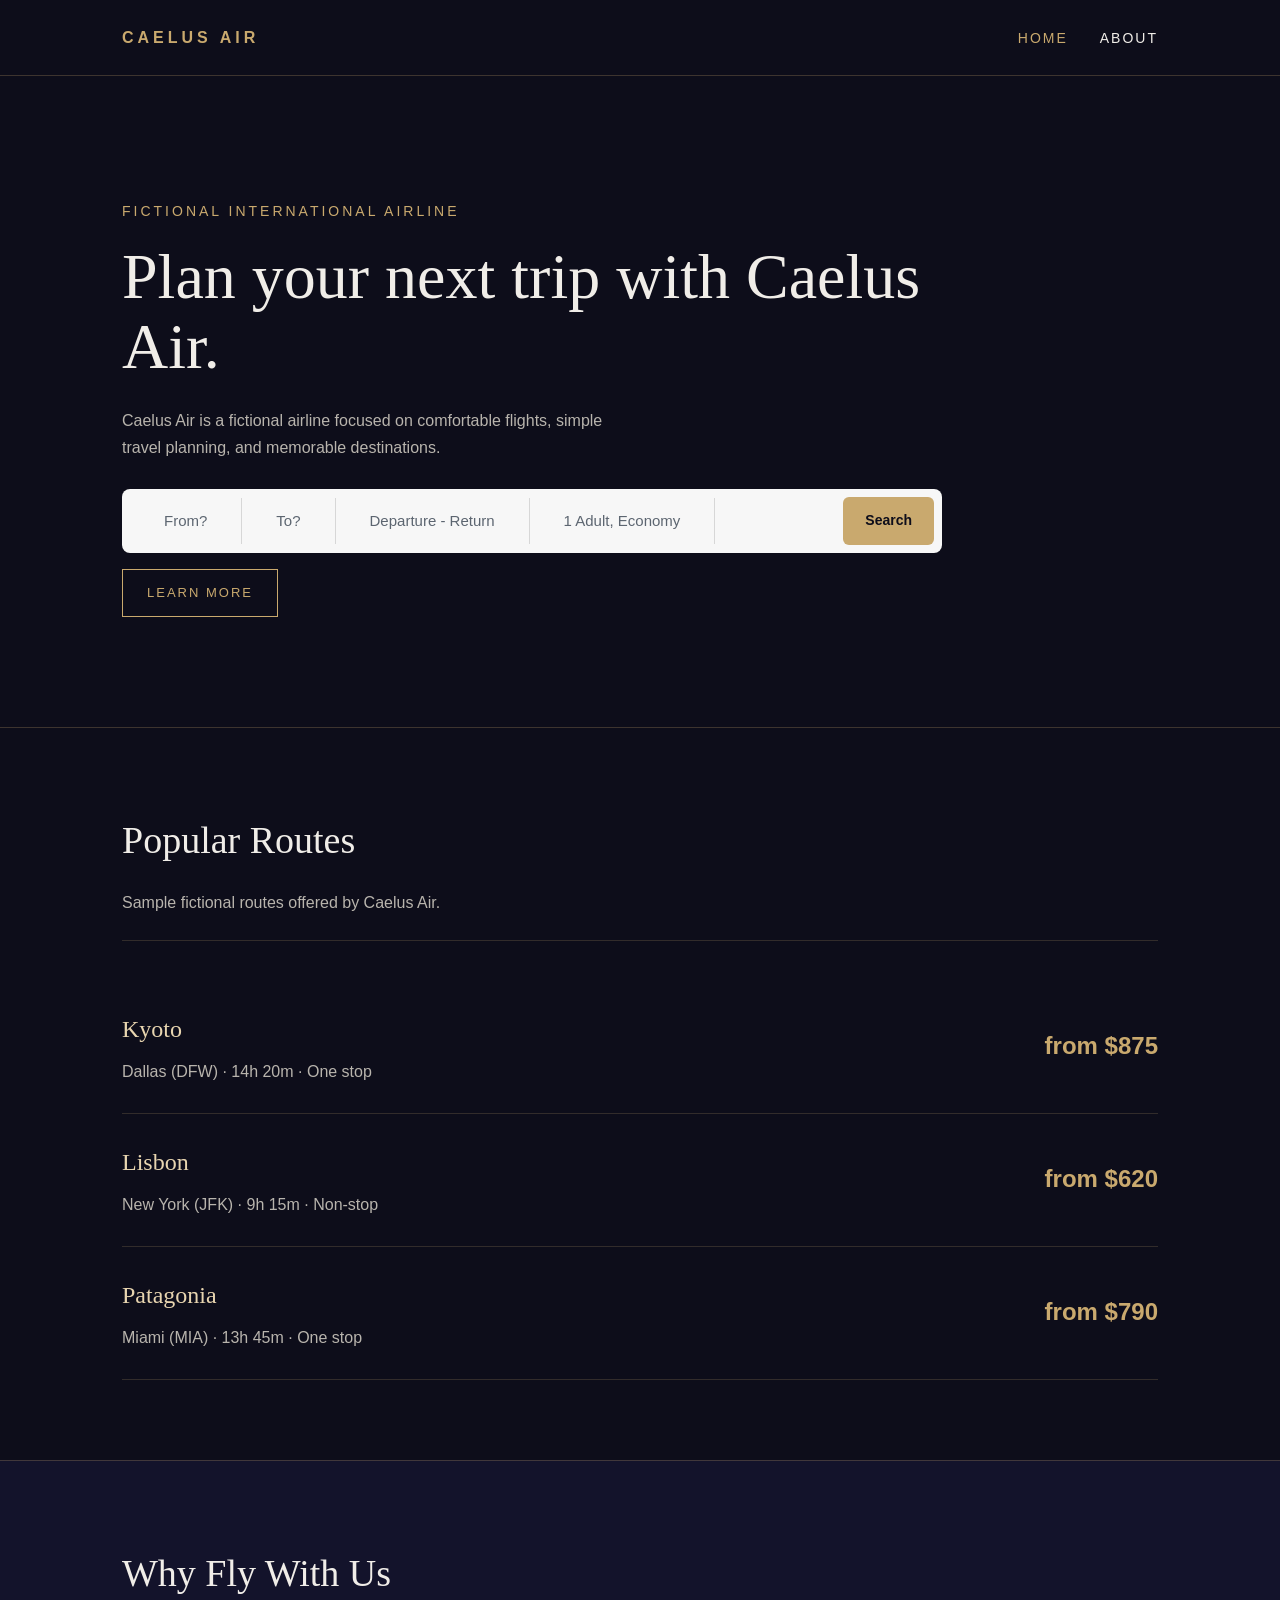
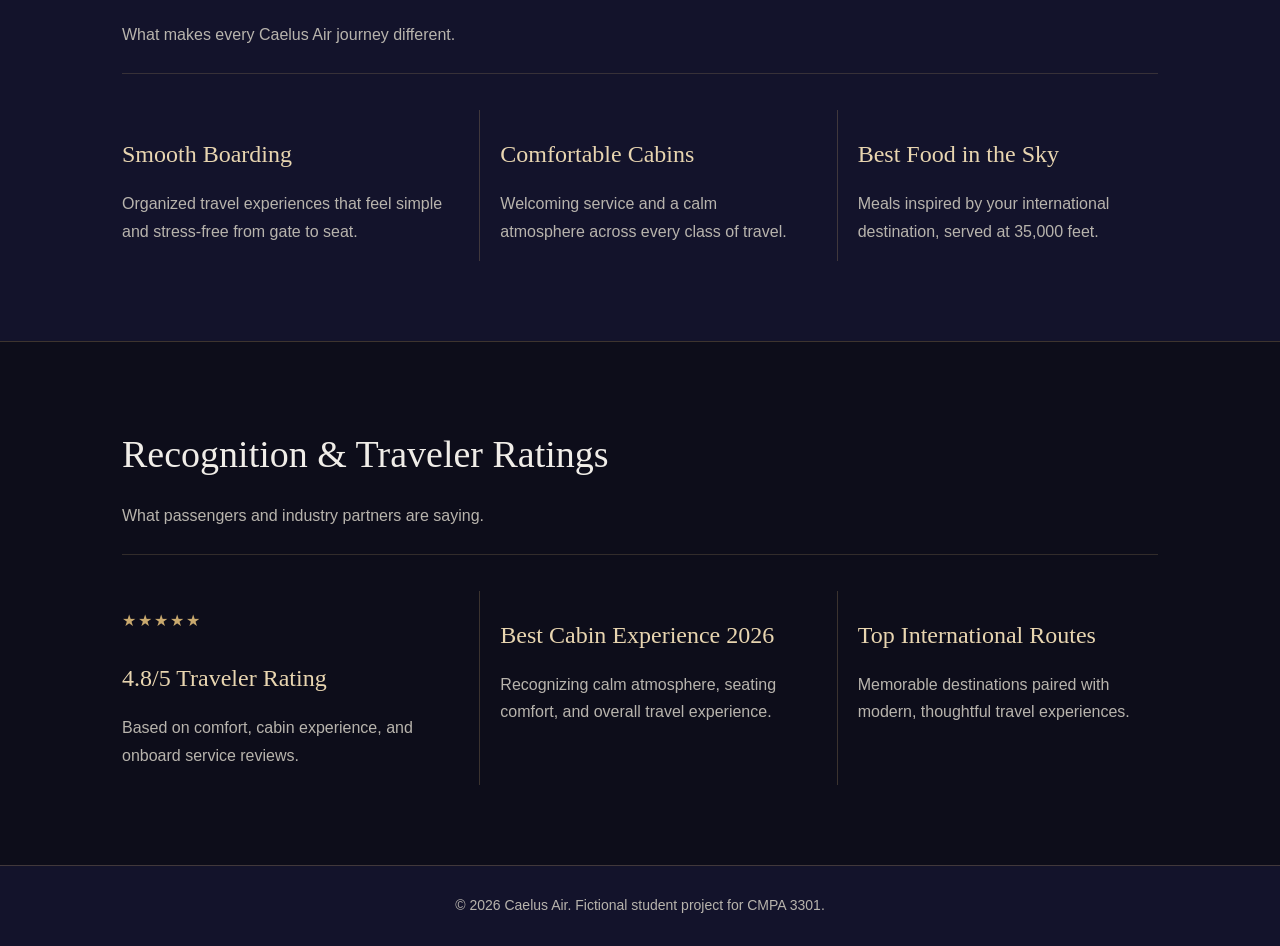
==== index.html @ be4da87c "cleaned up styling" ====
<!DOCTYPE html>
<html lang="en">
<head>
  <meta charset="UTF-8">
  <meta name="viewport" content="width=device-width, initial-scale=1.0">
  <title>Caelus Air</title>
  <link rel="stylesheet" href="style.css">
</head>

<body>
  <header>
    <nav class="nav">
      <a href="index.html" class="logo">CAELUS AIR</a>

      <ul class="nav-links">
        <li><a href="index.html" class="active">Home</a></li>
        <li><a href="about.html">About</a></li>
      </ul>
    </nav>
  </header>

  <main>
    <section class="hero">
      <div class="container">
        <p class="tagline">Fictional international airline</p>

        <h1>Plan your next trip with Caelus Air.</h1>

        <p>
          Caelus Air is a fictional airline focused on comfortable flights,
          simple travel planning, and memorable destinations.
        </p>

        <div class="search-bar">

          <div class="search-item">
            <p>From?</p>
          </div>

          <div class="search-item">
            <p>To?</p>
          </div>

          <div class="search-item">
            <p>Departure  -  Return</p>
          </div>

          <div class="search-item">
            <p>1 Adult, Economy</p>
          </div>

          <div class="search-button">
            Search
          </div>

        </div>

        <a href="about.html" class="button">Learn More</a>
      </div>
    </section>

    <section class="section">
      <div class="container">
        <h2>Popular Routes</h2>

        <p class="section-intro">
          Sample fictional routes offered by Caelus Air.
        </p>

        <div class="route-list">

          <div class="route-row">
            <div>
              <h3>Kyoto</h3>
              <p>Dallas (DFW) · 14h 20m · One stop</p>
            </div>
            <span class="price">from $875</span>
          </div>

          <div class="route-row">
            <div>
              <h3>Lisbon</h3>
              <p>New York (JFK) · 9h 15m · Non-stop</p>
            </div>
            <span class="price">from $620</span>
          </div>

          <div class="route-row">
            <div>
              <h3>Patagonia</h3>
              <p>Miami (MIA) · 13h 45m · One stop</p>
            </div>
            <span class="price">from $790</span>
          </div>

        </div>
      </div>
    </section>

    <section class="section dark-section">
      <div class="container">
        <h2>Why Fly With Us</h2>
        <p class="section-intro">What makes every Caelus Air journey different.</p>

        <div class="info-grid">
          <div>
            <h3>Smooth Boarding</h3>
            <p>
              Organized travel experiences that feel simple and stress-free
              from gate to seat.
            </p>
          </div>

          <div>
            <h3>Comfortable Cabins</h3>
            <p>
              Welcoming service and a calm atmosphere across every
              class of travel.
            </p>
          </div>

          <div>
            <h3>Best Food in the Sky</h3>
            <p>
              Meals inspired by your international destination,
              served at 35,000 feet.
            </p>
          </div>
        </div>
      </div>
    </section>

    <section class="section">
      <div class="container">
        <h2>Recognition & Traveler Ratings</h2>
        <p class="section-intro">What passengers and industry partners are saying.</p>

        <div class="info-grid">

          <div>
            <p class="stars">★★★★★</p>
            <h3>4.8/5 Traveler Rating</h3>
            <p>
              Based on comfort, cabin experience, and onboard
              service reviews.
            </p>
          </div>

          <div>
            <h3>Best Cabin Experience 2026</h3>
            <p>
              Recognizing calm atmosphere, seating comfort,
              and overall travel experience.
            </p>
          </div>

          <div>
            <h3>Top International Routes</h3>
            <p>
              Memorable destinations paired with modern,
              thoughtful travel experiences.
            </p>
          </div>

        </div>
      </div>
    </section>
  </main>

  <footer>
    <p>© 2026 Caelus Air. Fictional student project for CMPA 3301.</p>
  </footer>
</body>
</html>
---- style.css ----
* {
  box-sizing: border-box;
}

body {
  margin: 0;
  background-color: #0d0d1a;
  color: #f0ede8;
  font-family: Arial, Helvetica, sans-serif;
  line-height: 1.7;
}

a {
  text-decoration: none;
  color: inherit;
}

ul {
  list-style: none;
}

header {
  background-color: #0d0d1a;
  border-bottom: 1px solid rgba(201, 169, 110, 0.25);
}

.nav {
  max-width: 1100px;
  margin: 0 auto;
  padding: 24px 32px;
  display: flex;
  justify-content: space-between;
  align-items: center;
}

.logo {
  color: #c9a96e;
  font-weight: bold;
  letter-spacing: 4px;
}

.nav-links {
  display: flex;
  gap: 32px;
  margin: 0;
  padding: 0;
}

.nav-links a {
  color: #f0ede8;
  text-transform: uppercase;
  font-size: 14px;
  letter-spacing: 2px;
  transition: 0.3s ease;
}

.nav-links a:hover,
.nav-links a.active {
  color: #c9a96e;
}

.container {
  max-width: 1100px;
  margin: 0 auto;
  padding: 0 32px;
}

.hero {
  padding: 110px 0;
}

.page-hero {
  padding: 90px 0 60px;
}

.tagline {
  color: #c9a96e;
  text-transform: uppercase;
  letter-spacing: 3px;
  font-size: 14px;
  margin-bottom: 18px;
}

h1 {
  font-family: Georgia, "Times New Roman", serif;
  font-size: 64px;
  font-weight: normal;
  line-height: 1.1;
  max-width: 850px;
  margin: 0 0 24px;
}

h2 {
  font-family: Georgia, "Times New Roman", serif;
  font-size: 38px;
  font-weight: normal;
  margin-top: 0;
  margin-bottom: 12px;
}

h3 {
  font-family: Georgia, "Times New Roman", serif;
  font-size: 24px;
  font-weight: normal;
  color: #e8d5b0;
  margin-bottom: 10px;
}

p {
  color: #b8b4ad;
}

.hero p {
  max-width: 520px;
}

.search-bar {
  margin-top: 28px;
  max-width: 820px;
  background-color: #f7f7f7;
  border-radius: 8px;
  padding: 8px;
  display: flex;
  align-items: center;
}

.search-item {
  padding: 10px 34px;
  border-right: 1px solid #d7d7d7;
}

.search-item:last-of-type {
  border-right: none;
}

.search-item p {
  margin: 0;
  color: #5c6570;
  font-size: 15px;
  max-width: none;
}

.search-button {
  margin-left: auto;
  background-color: #c9a96e;
  color: #0d0d1a;
  padding: 12px 22px;
  border-radius: 6px;
  font-weight: bold;
  font-size: 14px;
}

.button {
  display: inline-block;
  margin-top: 16px;
  padding: 12px 24px;
  border: 1px solid #c9a96e;
  color: #c9a96e;
  text-transform: uppercase;
  letter-spacing: 2px;
  font-size: 13px;
  transition: 0.3s ease;
}

.button:hover {
  background-color: #c9a96e;
  color: #0d0d1a;
}

.section {
  padding: 80px 0;
  border-top: 1px solid rgba(201, 169, 110, 0.25);
}

.section-intro {
  margin-bottom: 36px;
  padding-bottom: 24px;
  border-bottom: 1px solid rgba(201, 169, 110, 0.2);
}

.route-list {
  margin-top: 40px;
}

.route-row {
  display: flex;
  justify-content: space-between;
  align-items: center;
  padding: 28px 0;
  border-bottom: 1px solid rgba(201, 169, 110, 0.2);
}

.route-row h3 {
  margin: 0 0 8px;
}

.route-row p {
  margin: 0;
  color: #b8b4ad;
}

.price {
  color: #c9a96e;
  font-size: 24px;
  font-weight: bold;
}

.dark-section {
  background-color: #13132b;
}

.info-grid {
  display: grid;
  grid-template-columns: repeat(3, 1fr);
  gap: 36px;
  margin-top: 36px;
}

.info-grid div {
  border-left: 1px solid rgba(201, 169, 110, 0.25);
  padding-left: 20px;
}

.info-grid div:first-child {
  border-left: none;
  padding-left: 0;
}

.stars {
  color: #c9a96e;
  font-size: 16px;
  letter-spacing: 2px;
  margin-bottom: 6px;
}

.about-grid {
  display: grid;
  grid-template-columns: 1fr 1fr;
  gap: 60px;
  align-items: center;
}

blockquote {
  border: 1px solid rgba(201, 169, 110, 0.25);
  color: #c9a96e;
  font-family: Georgia, "Times New Roman", serif;
  font-size: 28px;
  line-height: 1.5;
  padding: 32px;
  margin: 0;
  text-align: center;
}

.center-section {
  text-align: center;
}

.center-section p {
  margin-bottom: 20px;
}

footer {
  text-align: center;
  padding: 28px;
  background-color: #13132b;
  border-top: 1px solid rgba(201, 169, 110, 0.25);
}

footer p {
  margin: 0;
  font-size: 14px;
}

@media (max-width: 800px) {
  .nav {
    flex-direction: column;
    gap: 16px;
  }

  .nav-links {
    gap: 20px;
  }

  h1 {
    font-size: 42px;
  }

  h2 {
    font-size: 30px;
  }

  .info-grid,
  .about-grid {
    grid-template-columns: 1fr;
  }

  .info-grid div {
    border-left: none;
    padding-left: 0;
    border-top: 1px solid rgba(201, 169, 110, 0.25);
    padding-top: 20px;
  }

  .info-grid div:first-child {
    border-top: none;
    padding-top: 0;
  }

  .search-bar {
    flex-direction: column;
    align-items: stretch;
    gap: 8px;
  }

  .search-item {
    border-right: none;
    border-bottom: 1px solid #d7d7d7;
  }

  .search-button {
    margin-left: 0;
    text-align: center;
  }

  .route-row {
    flex-direction: column;
    align-items: flex-start;
    gap: 14px;
  }

  .hero {
    padding: 80px 0;
  }

  .section {
    padding: 60px 0;
  }
}
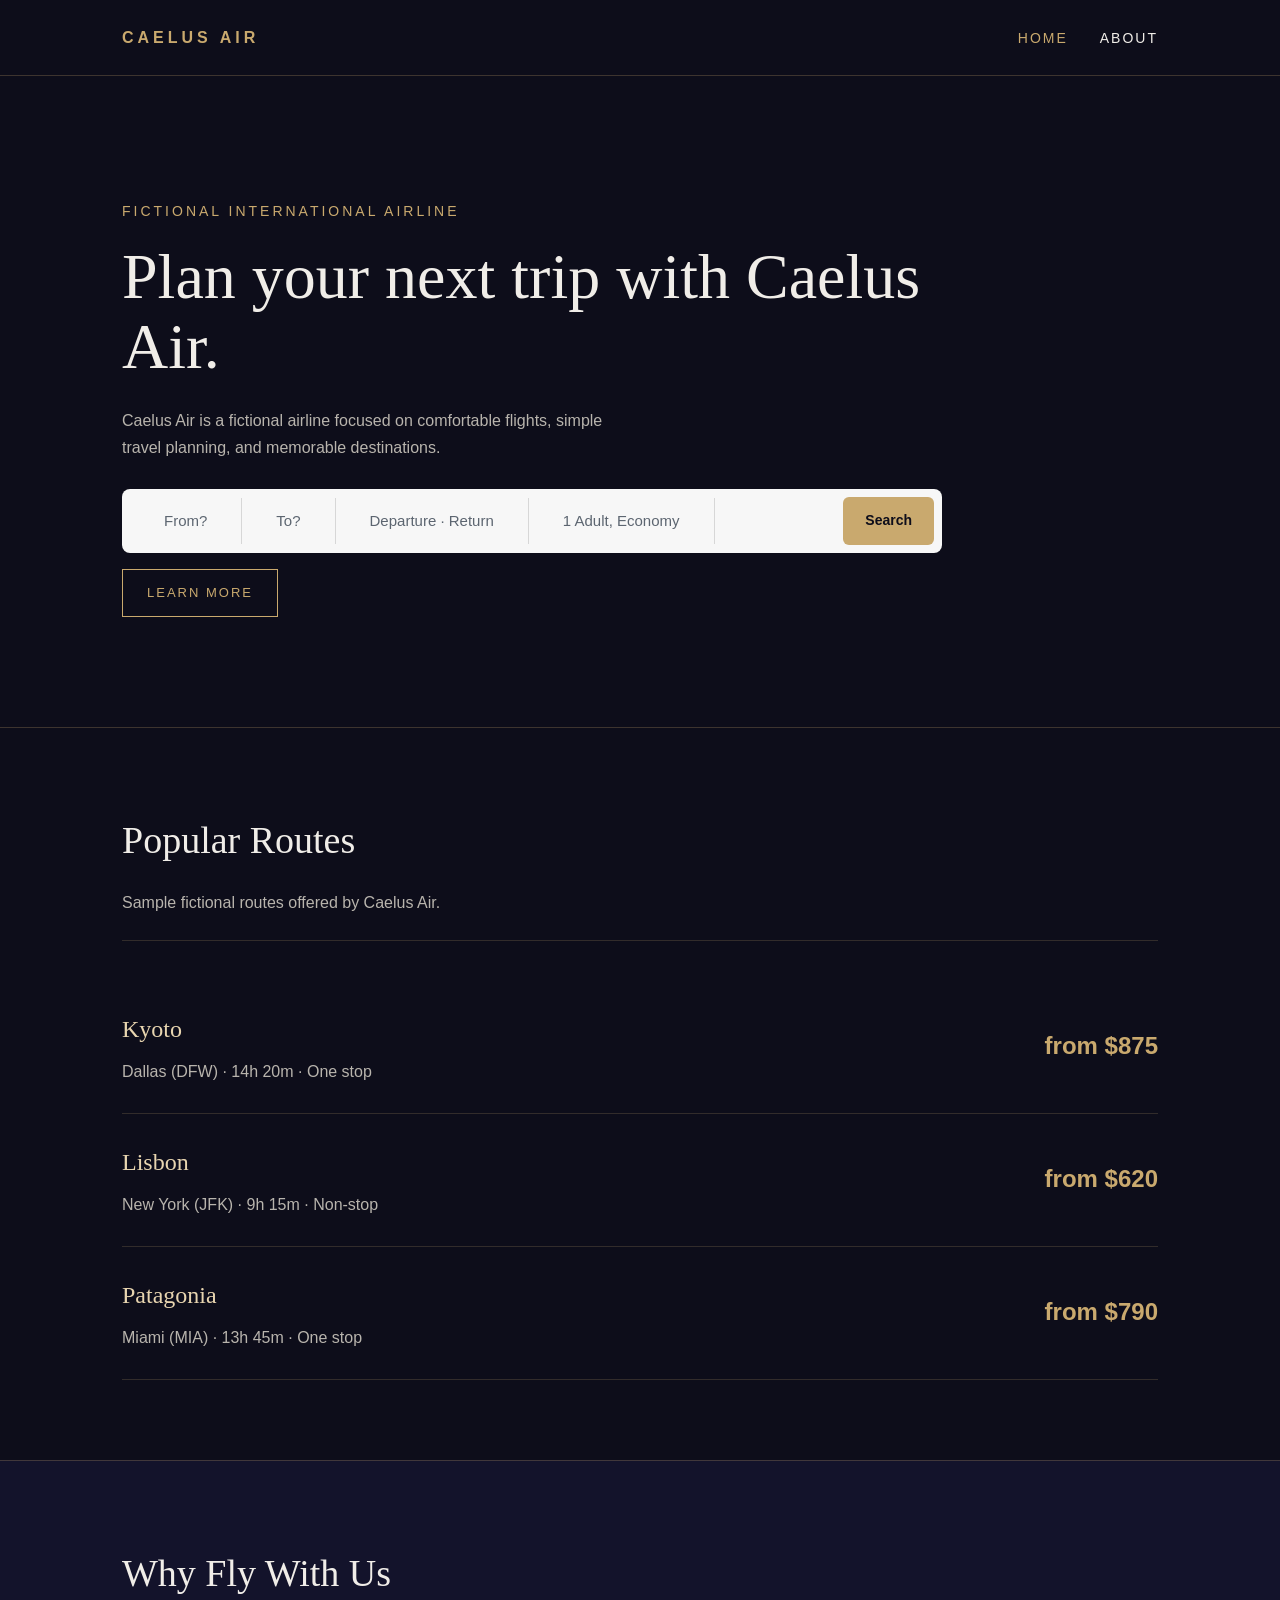
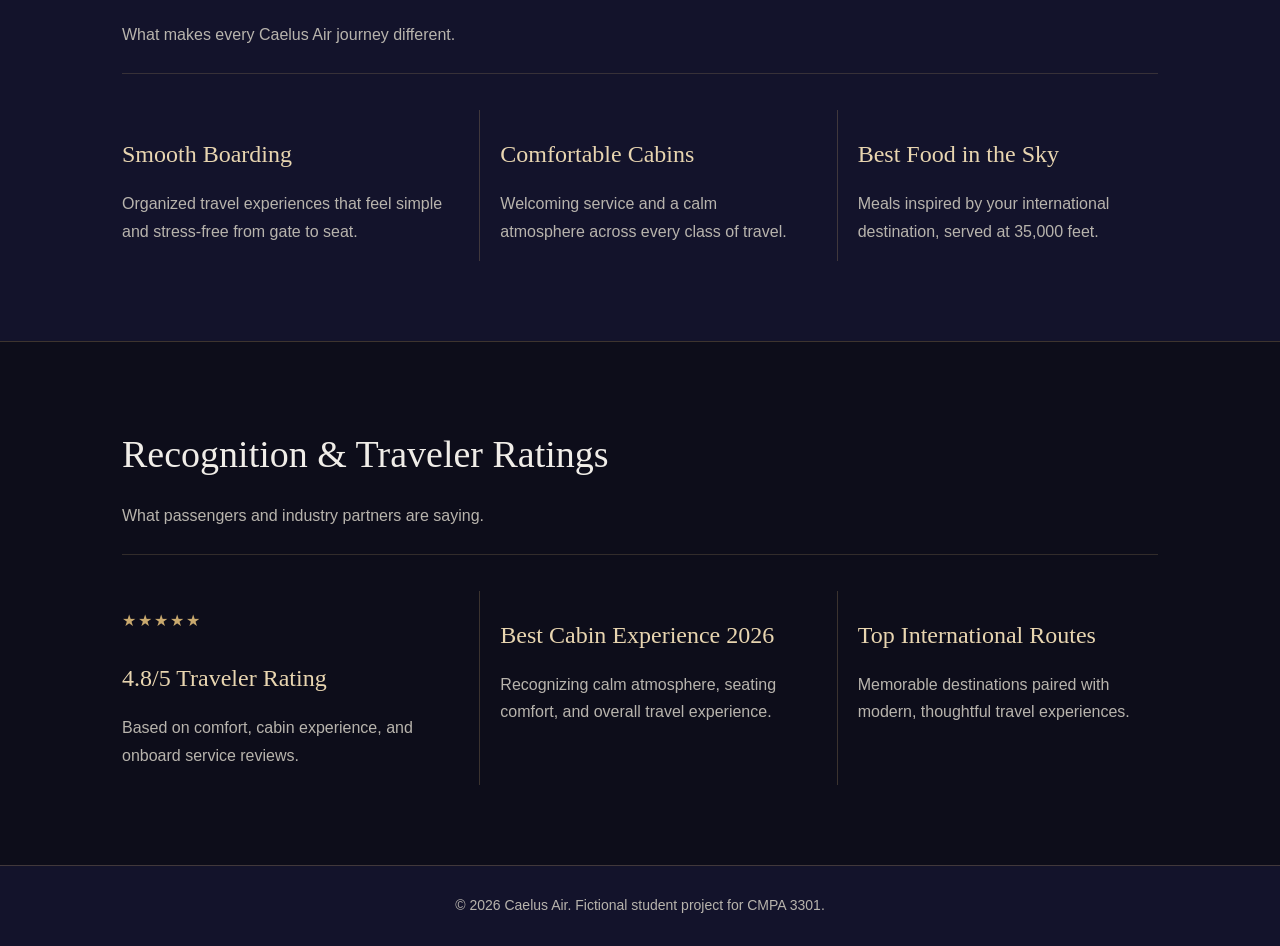
==== commit d4fbb925: "Update index.html" ====
--- a/index.html
+++ b/index.html
@@ -42,7 +42,7 @@
           </div>
 
           <div class="search-item">
-            <p>Departure  -  Return</p>
+            <p>Departure · Return</p>
           </div>
 
           <div class="search-item">
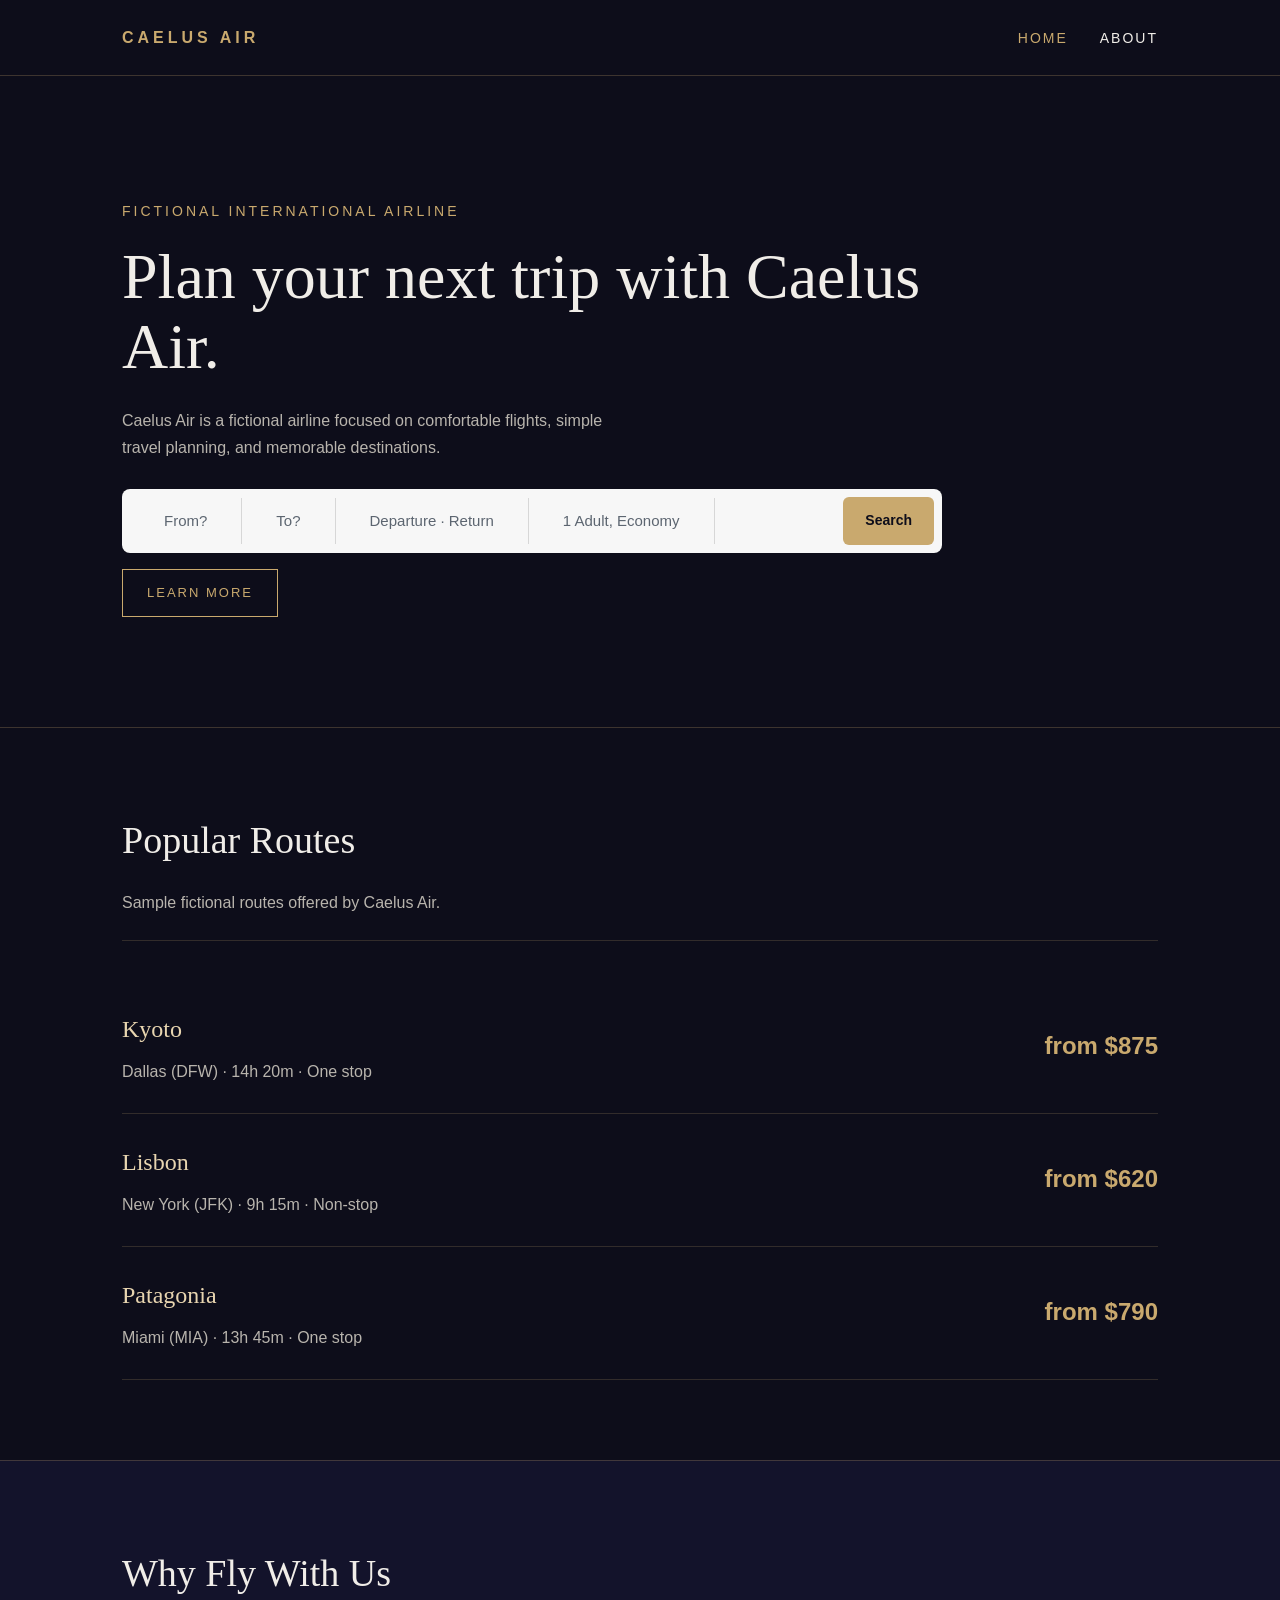
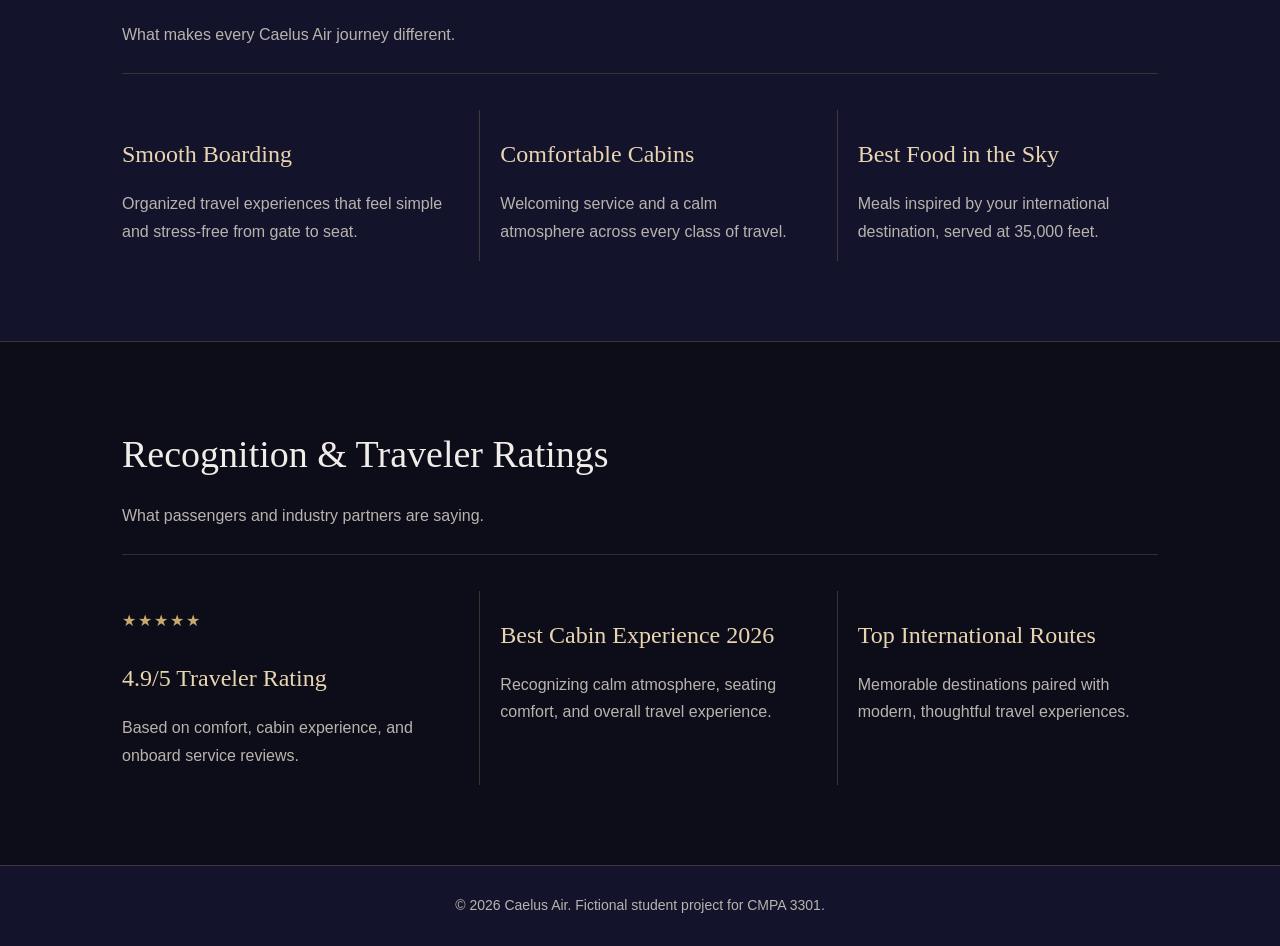
==== commit 692affdb: "Update index.html" ====
--- a/index.html
+++ b/index.html
@@ -139,7 +139,7 @@
 
           <div>
             <p class="stars">★★★★★</p>
-            <h3>4.8/5 Traveler Rating</h3>
+            <h3>4.9/5 Traveler Rating</h3>
             <p>
               Based on comfort, cabin experience, and onboard
               service reviews.
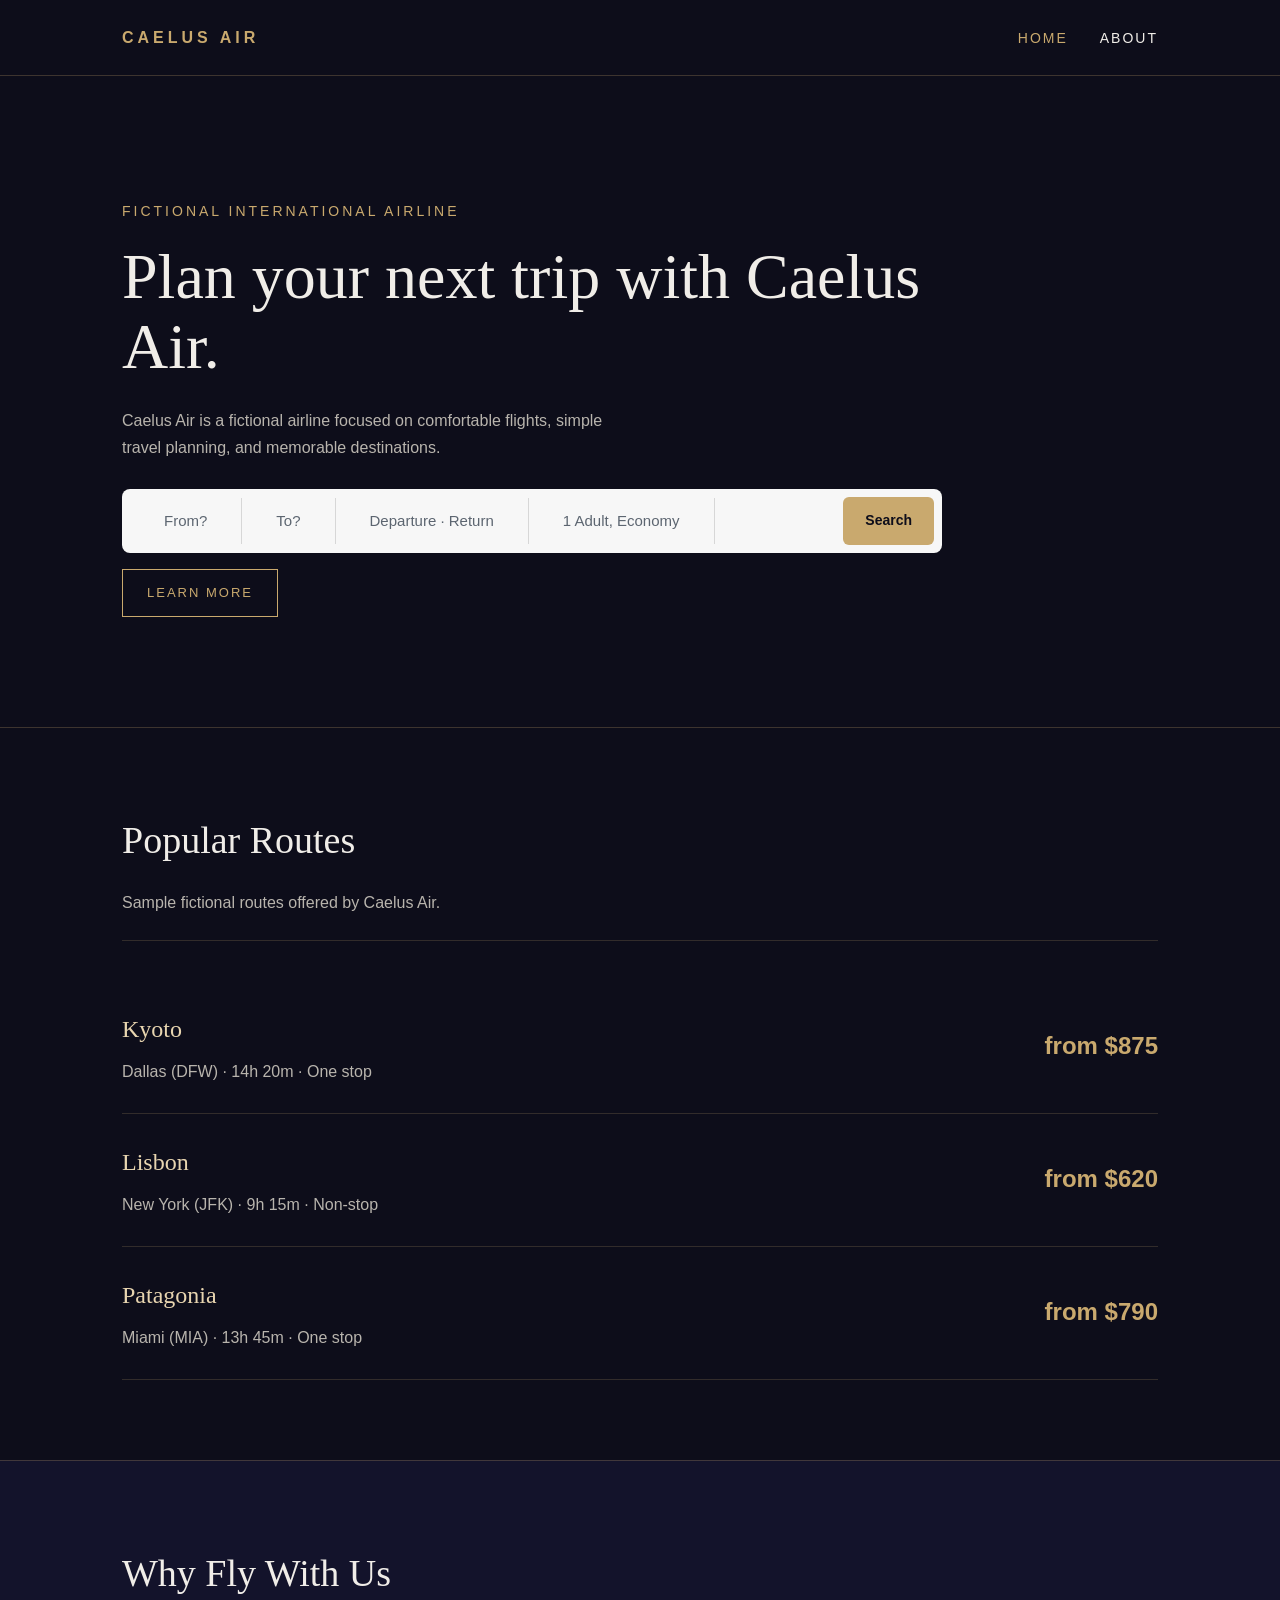
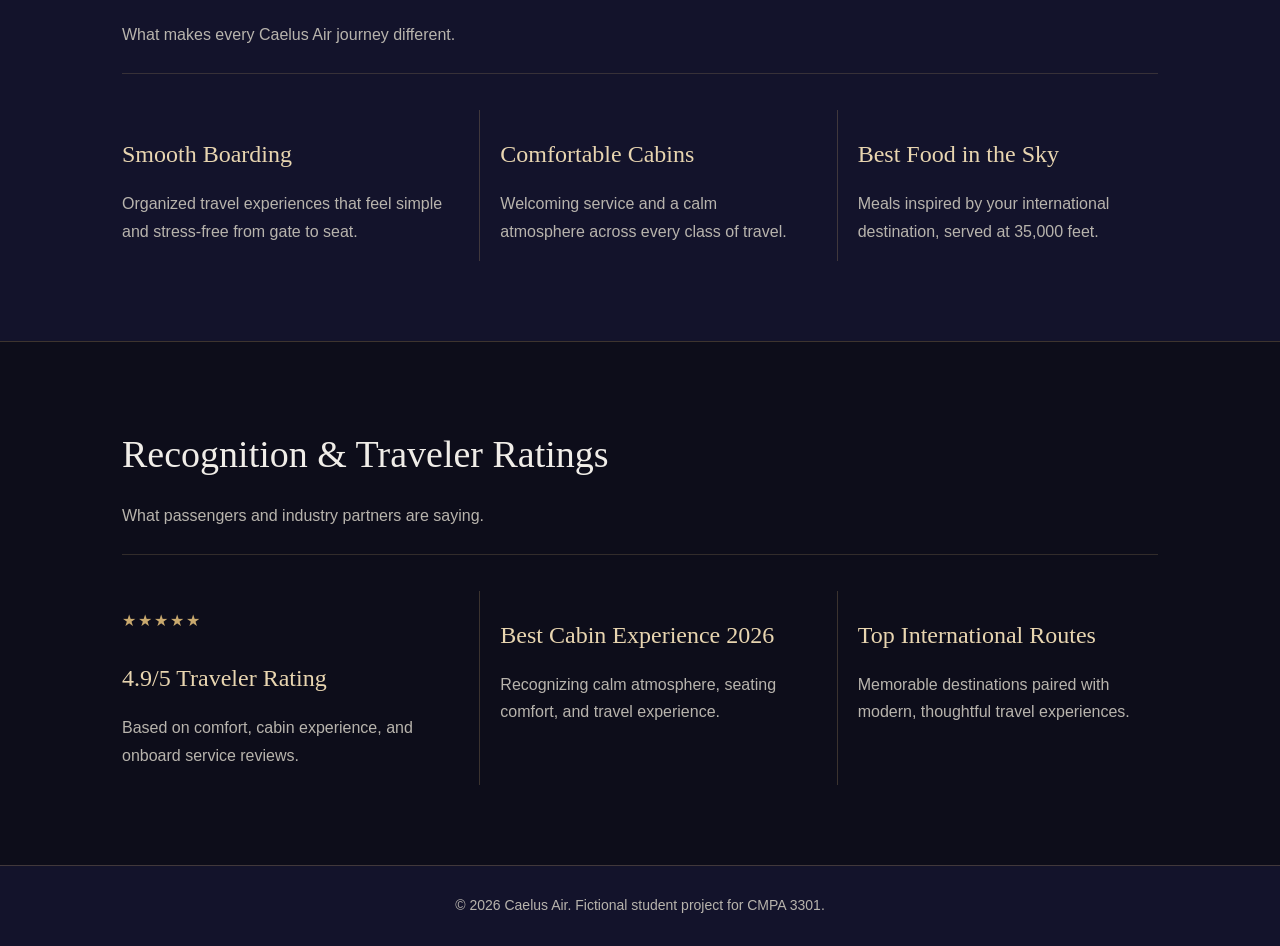
==== commit ef46116b: "Update index.html" ====
--- a/index.html
+++ b/index.html
@@ -150,7 +150,7 @@
             <h3>Best Cabin Experience 2026</h3>
             <p>
               Recognizing calm atmosphere, seating comfort,
-              and overall travel experience.
+              and travel experience.
             </p>
           </div>
 
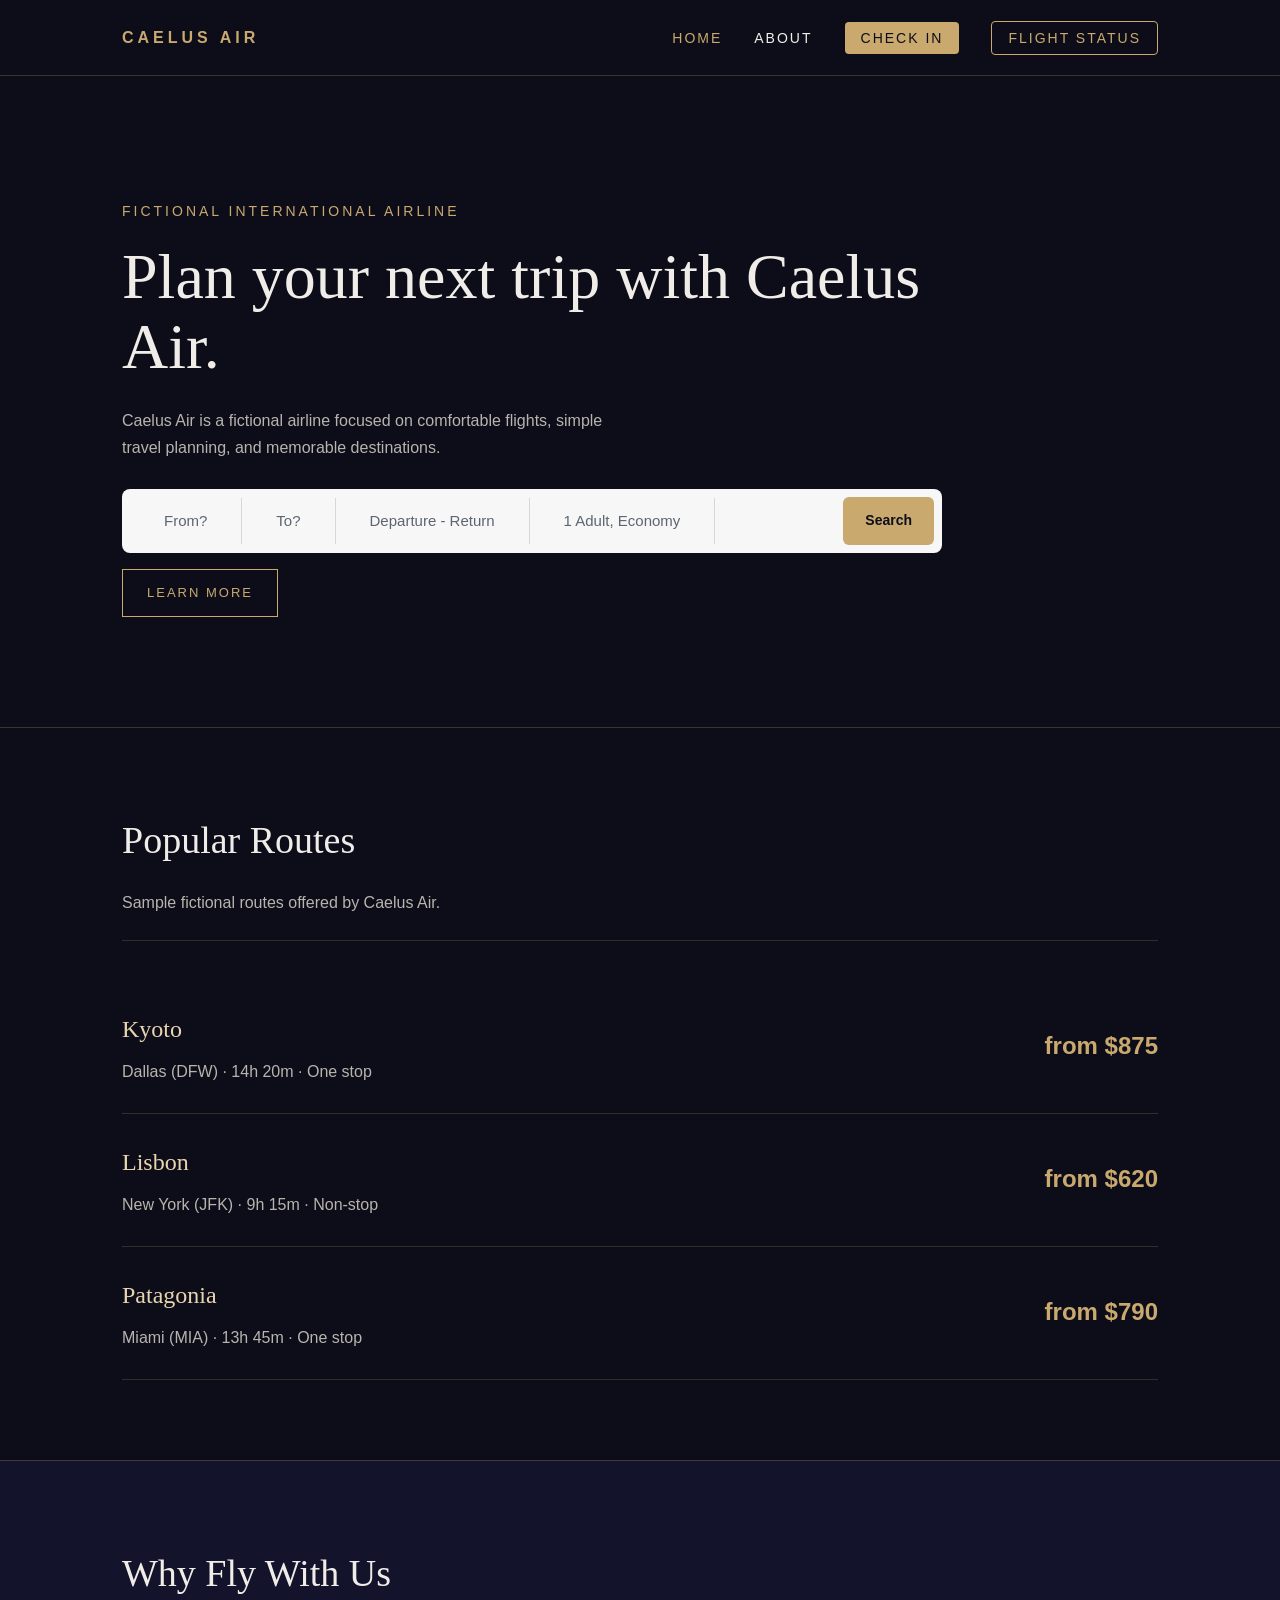
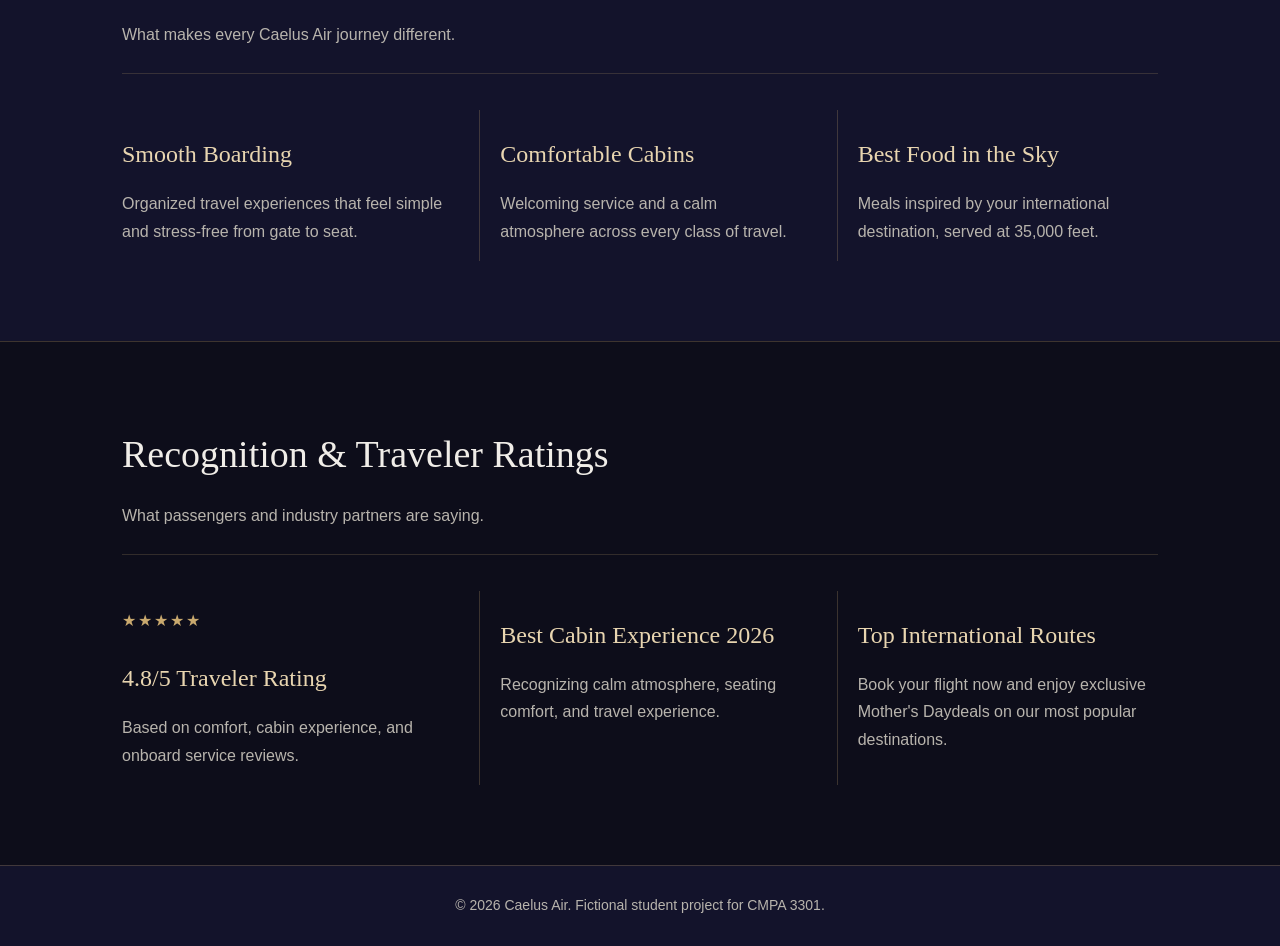
==== commit d7d549af: "added a check in and flight status buttons" ====
--- a/index.html
+++ b/index.html
@@ -15,6 +15,8 @@
       <ul class="nav-links">
         <li><a href="index.html" class="active">Home</a></li>
         <li><a href="about.html">About</a></li>
+        <li><a href="#" class="nav-button">Check In</a></li>
+        <li><a href="#" class="nav-button nav-button-outline">Flight Status</a></li>
       </ul>
     </nav>
   </header>
@@ -42,7 +44,7 @@
           </div>
 
           <div class="search-item">
-            <p>Departure · Return</p>
+            <p>Departure  -  Return</p>
           </div>
 
           <div class="search-item">
@@ -139,7 +141,7 @@
 
           <div>
             <p class="stars">★★★★★</p>
-            <h3>4.9/5 Traveler Rating</h3>
+            <h3>4.8/5 Traveler Rating</h3>
             <p>
               Based on comfort, cabin experience, and onboard
               service reviews.
@@ -157,8 +159,7 @@
           <div>
             <h3>Top International Routes</h3>
             <p>
-              Memorable destinations paired with modern,
-              thoughtful travel experiences.
+              Book your flight now and enjoy exclusive Mother's Daydeals on our most popular destinations.
             </p>
           </div>
 
--- a/style.css
+++ b/style.css
@@ -57,6 +57,32 @@
 .nav-links a:hover,
 .nav-links a.active {
   color: #c9a96e;
+}
+
+.nav-button {
+  background-color: #c9a96e;
+  color: #0d0d1a !important;
+  padding: 8px 16px;
+  border-radius: 4px;
+  font-size: 14px;
+  letter-spacing: 1px;
+  transition: 0.3s ease;
+}
+
+.nav-button:hover {
+  background-color: #b8945a;
+  color: #0d0d1a !important;
+}
+
+.nav-button-outline {
+  background-color: transparent;
+  color: #c9a96e !important;
+  border: 1px solid #c9a96e;
+}
+
+.nav-button-outline:hover {
+  background-color: #c9a96e;
+  color: #0d0d1a !important;
 }
 
 .container {
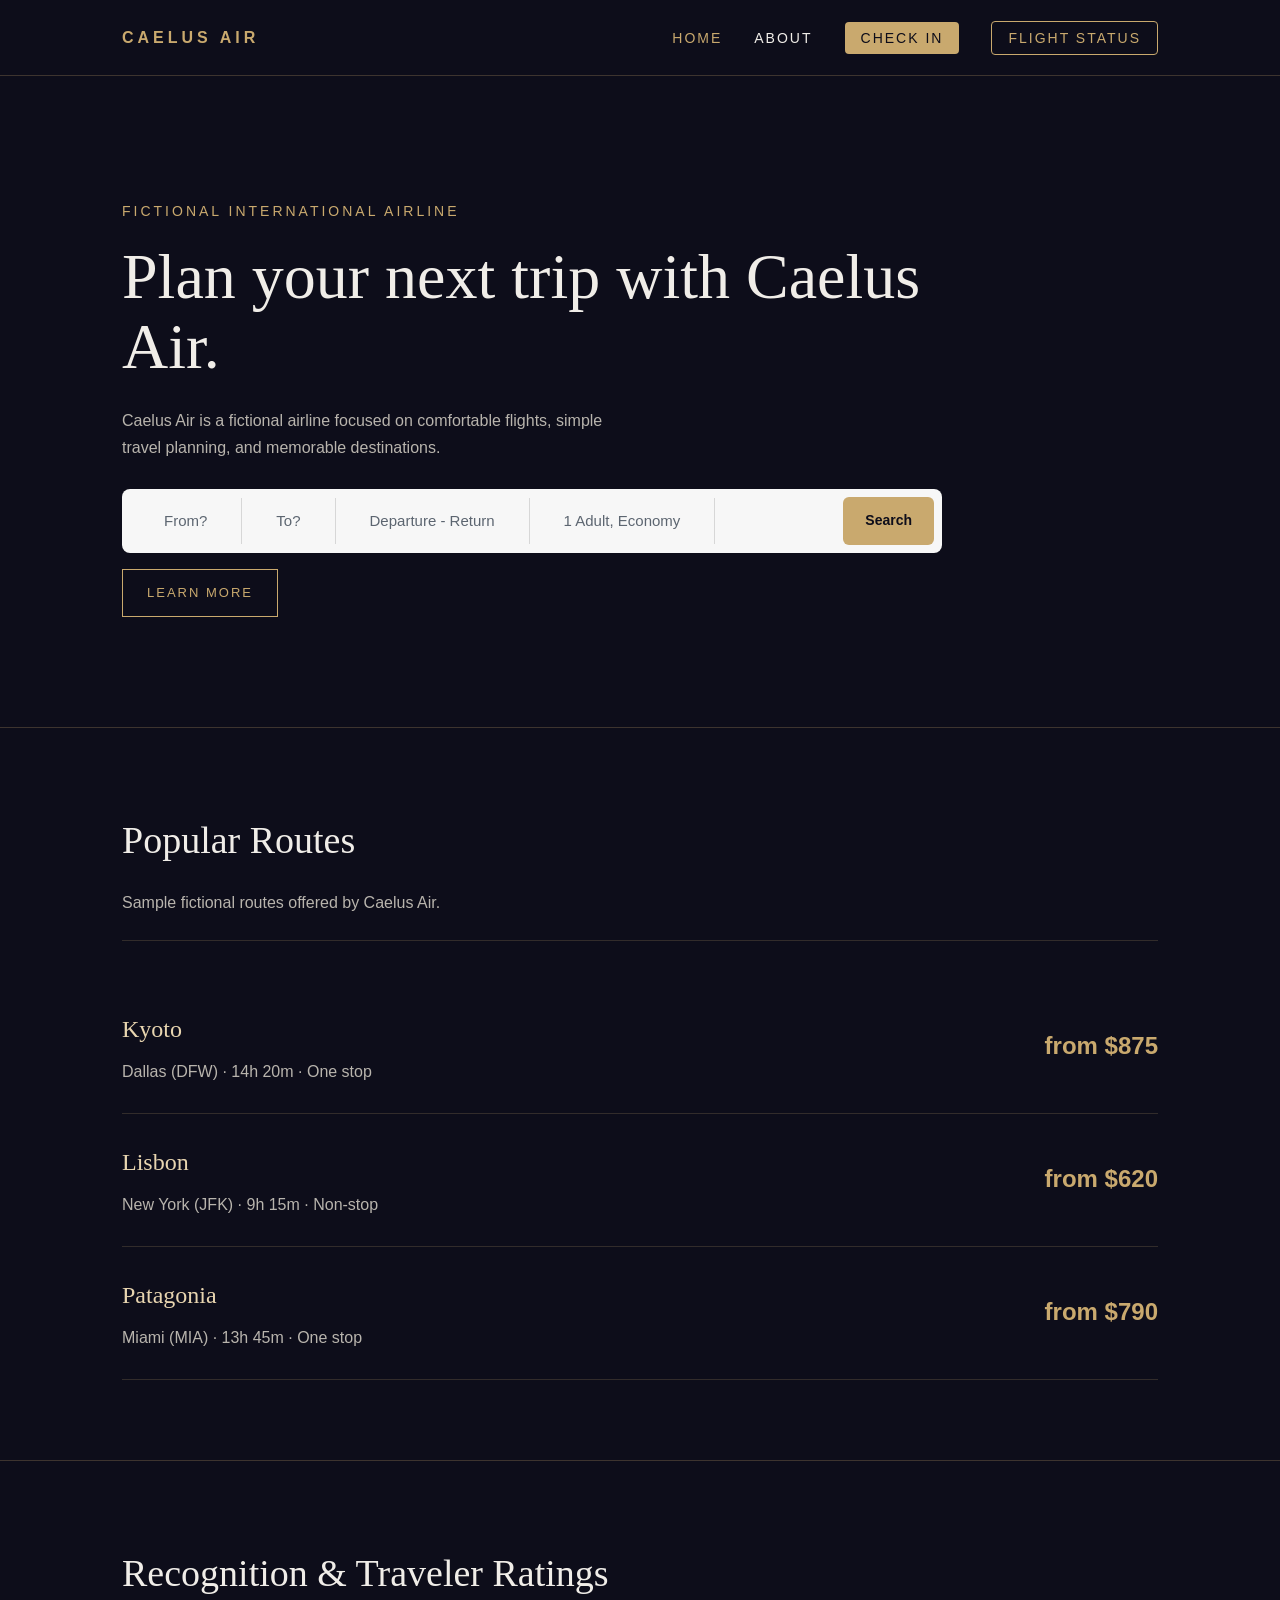
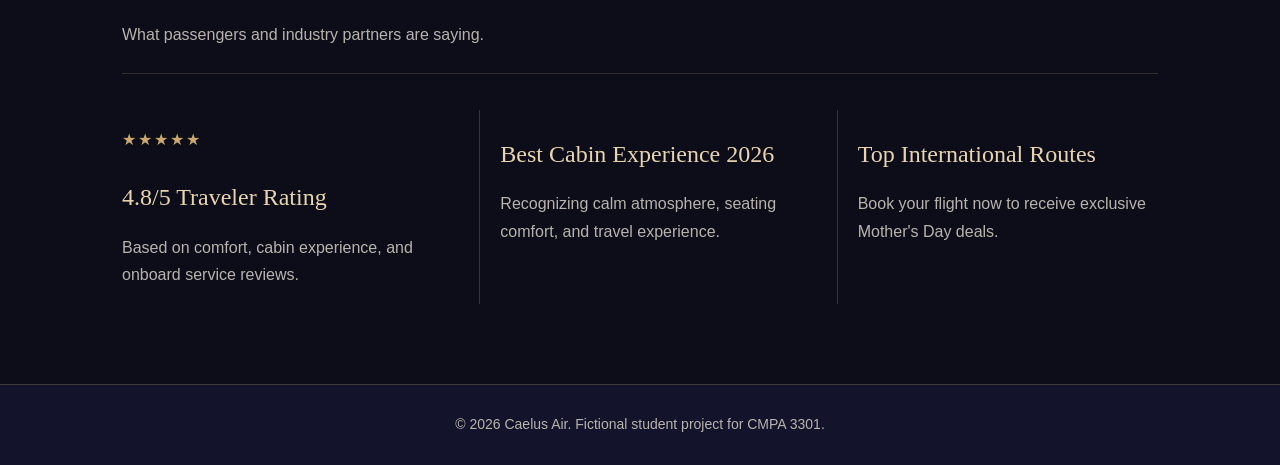
==== commit 40c34974: "placed why fly with us section in the about page" ====
--- a/index.html
+++ b/index.html
@@ -99,39 +99,6 @@
       </div>
     </section>
 
-    <section class="section dark-section">
-      <div class="container">
-        <h2>Why Fly With Us</h2>
-        <p class="section-intro">What makes every Caelus Air journey different.</p>
-
-        <div class="info-grid">
-          <div>
-            <h3>Smooth Boarding</h3>
-            <p>
-              Organized travel experiences that feel simple and stress-free
-              from gate to seat.
-            </p>
-          </div>
-
-          <div>
-            <h3>Comfortable Cabins</h3>
-            <p>
-              Welcoming service and a calm atmosphere across every
-              class of travel.
-            </p>
-          </div>
-
-          <div>
-            <h3>Best Food in the Sky</h3>
-            <p>
-              Meals inspired by your international destination,
-              served at 35,000 feet.
-            </p>
-          </div>
-        </div>
-      </div>
-    </section>
-
     <section class="section">
       <div class="container">
         <h2>Recognition & Traveler Ratings</h2>
@@ -159,7 +126,7 @@
           <div>
             <h3>Top International Routes</h3>
             <p>
-              Book your flight now and enjoy exclusive Mother's Daydeals on our most popular destinations.
+              Book your flight now to receive exclusive Mother's Day deals.
             </p>
           </div>
 
--- a/style.css
+++ b/style.css
@@ -259,6 +259,32 @@
   margin-bottom: 6px;
 }
 
+.why-grid {
+  display: grid;
+  grid-template-columns: repeat(3, 1fr);
+  gap: 36px;
+  margin-top: 24px;
+}
+
+.why-grid div {
+  border-left: 1px solid rgba(201, 169, 110, 0.25);
+  padding-left: 20px;
+}
+
+.why-grid div:first-child {
+  border-left: none;
+  padding-left: 0;
+}
+
+.why-grid h3 {
+  font-size: 18px;
+  margin-bottom: 8px;
+}
+
+.why-grid p {
+  font-size: 14px;
+}
+
 .about-grid {
   display: grid;
   grid-template-columns: 1fr 1fr;
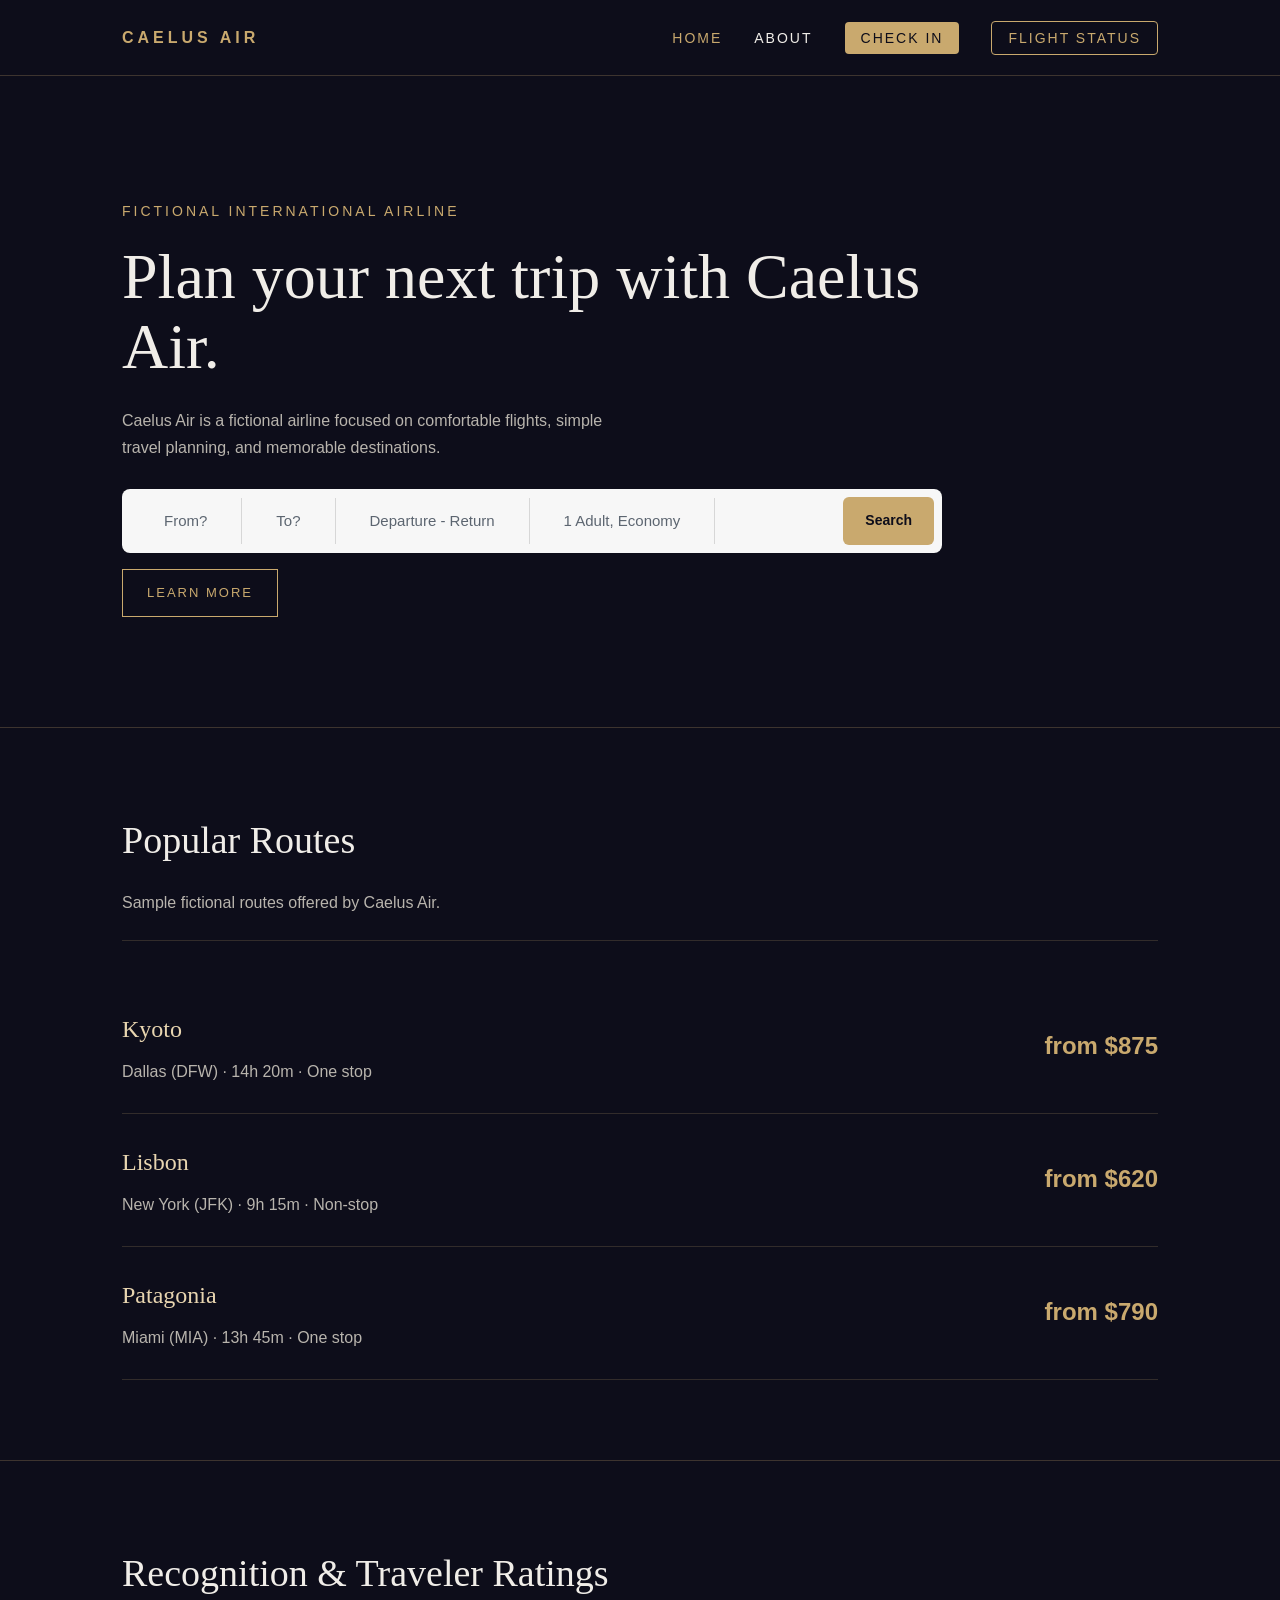
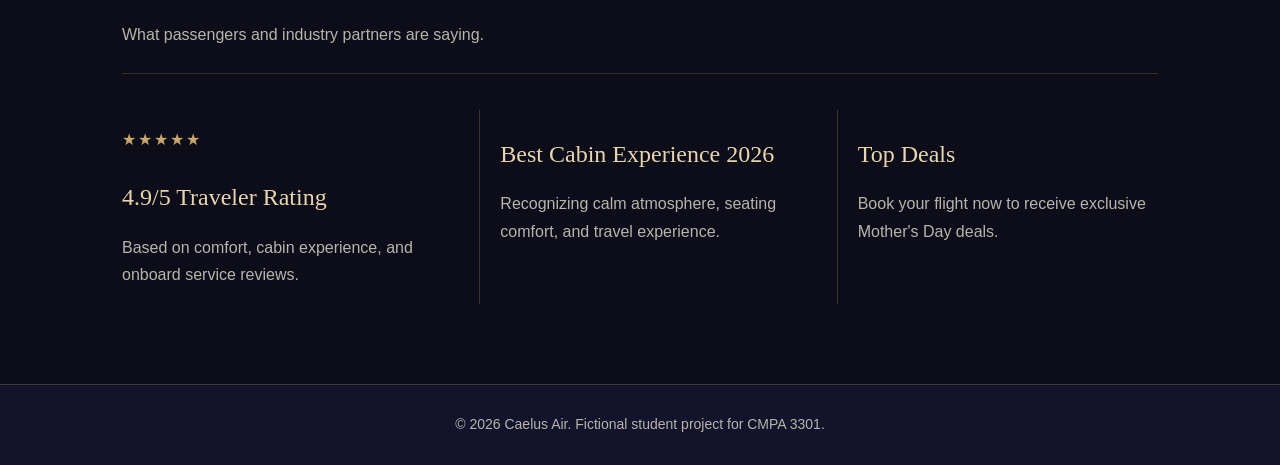
==== commit 83d1336e: "small alterations to writing" ====
--- a/index.html
+++ b/index.html
@@ -108,7 +108,7 @@
 
           <div>
             <p class="stars">★★★★★</p>
-            <h3>4.8/5 Traveler Rating</h3>
+            <h3>4.9/5 Traveler Rating</h3>
             <p>
               Based on comfort, cabin experience, and onboard
               service reviews.
@@ -124,7 +124,7 @@
           </div>
 
           <div>
-            <h3>Top International Routes</h3>
+            <h3>Top Deals</h3>
             <p>
               Book your flight now to receive exclusive Mother's Day deals.
             </p>
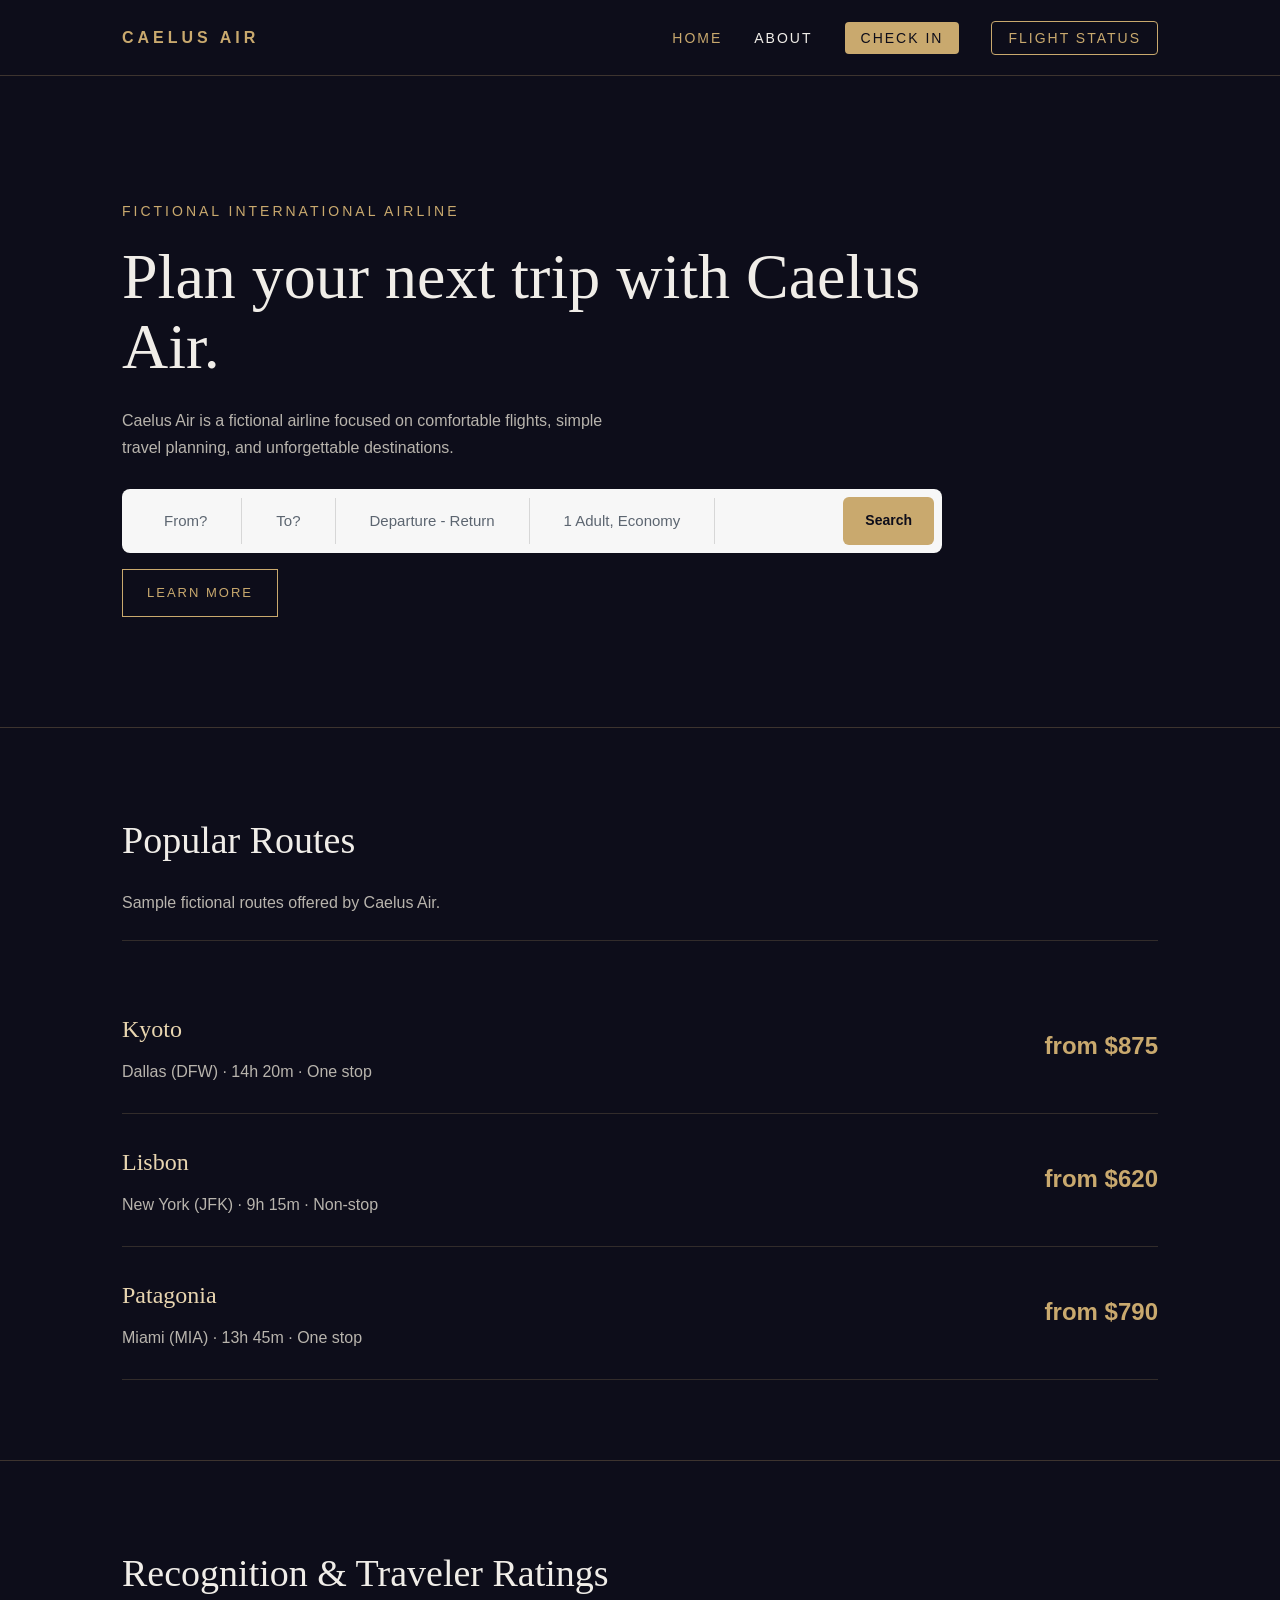
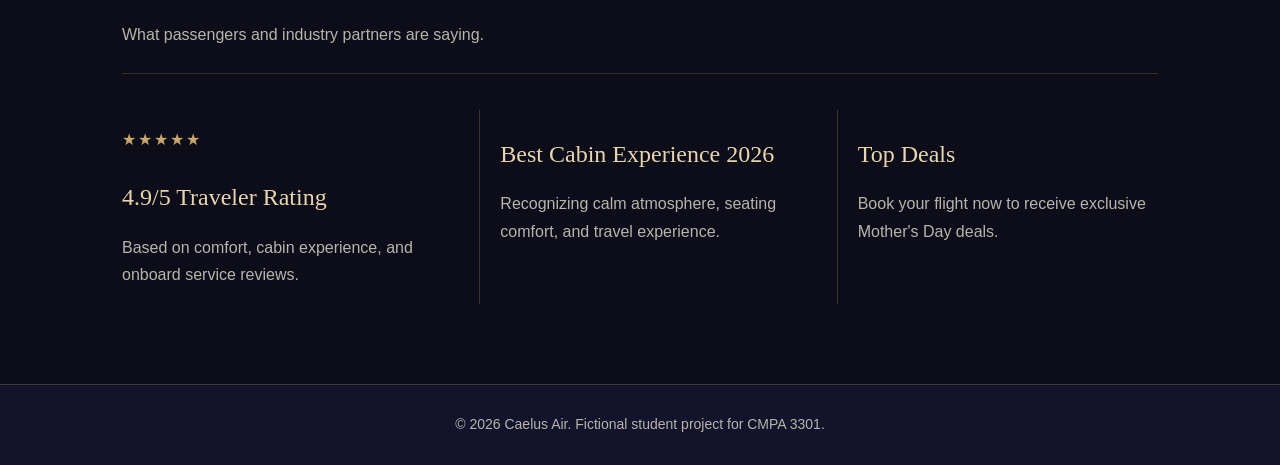
==== commit afc242d6: "improved retrospective.md" ====
--- a/index.html
+++ b/index.html
@@ -30,7 +30,7 @@
 
         <p>
           Caelus Air is a fictional airline focused on comfortable flights,
-          simple travel planning, and memorable destinations.
+          simple travel planning, and unforgettable destinations.
         </p>
 
         <div class="search-bar">
--- a/style.css
+++ b/style.css
@@ -66,23 +66,14 @@
   border-radius: 4px;
   font-size: 14px;
   letter-spacing: 1px;
-  transition: 0.3s ease;
-}
-
-.nav-button:hover {
-  background-color: #b8945a;
-  color: #0d0d1a !important;
+  pointer-events: none;
+  cursor: default;
 }
 
 .nav-button-outline {
   background-color: transparent;
   color: #c9a96e !important;
   border: 1px solid #c9a96e;
-}
-
-.nav-button-outline:hover {
-  background-color: #c9a96e;
-  color: #0d0d1a !important;
 }
 
 .container {
@@ -303,7 +294,14 @@
   text-align: center;
 }
 
-.center-section {
+.quote-author {
+  display: block;
+  margin-top: 14px;
+  font-family: Arial, Helvetica, sans-serif;
+  font-size: 13px;
+  color: rgba(201, 169, 110, 0.5);
+  letter-spacing: 1px;
+}
   text-align: center;
 }
 
